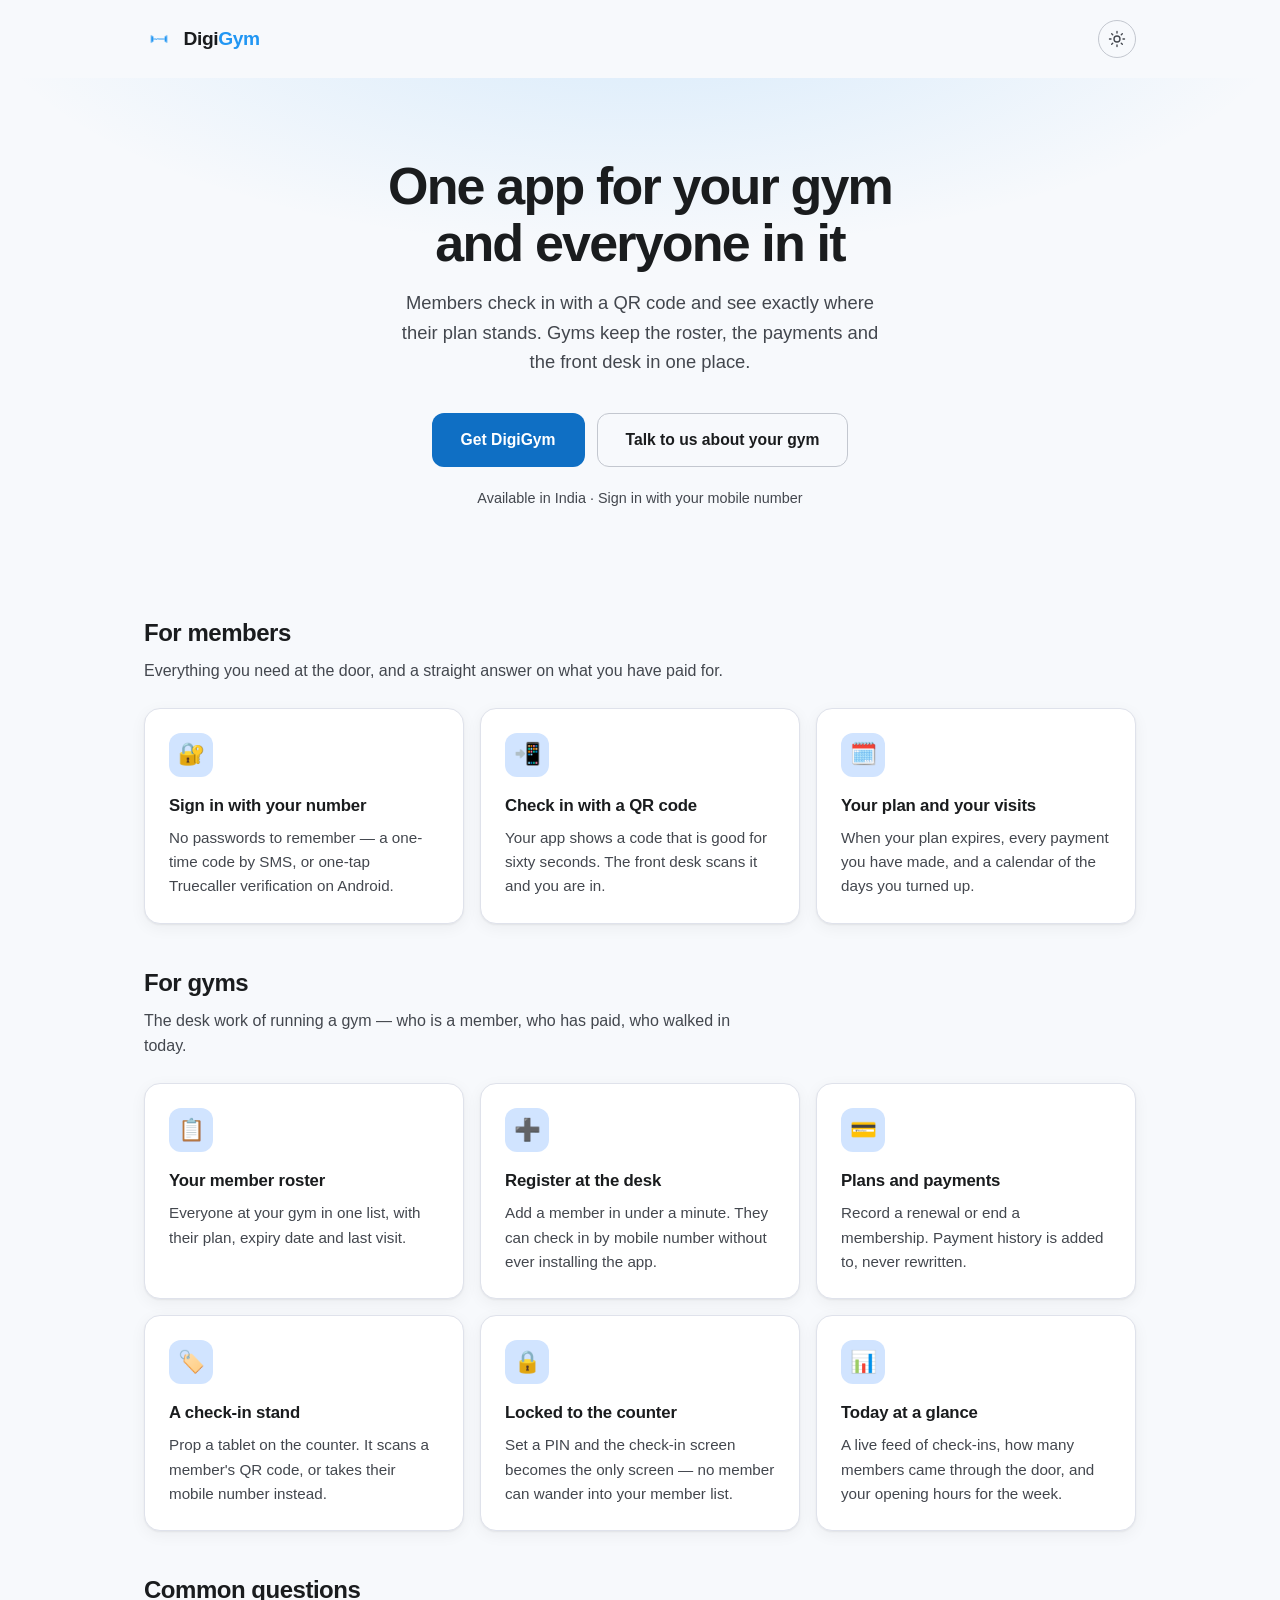
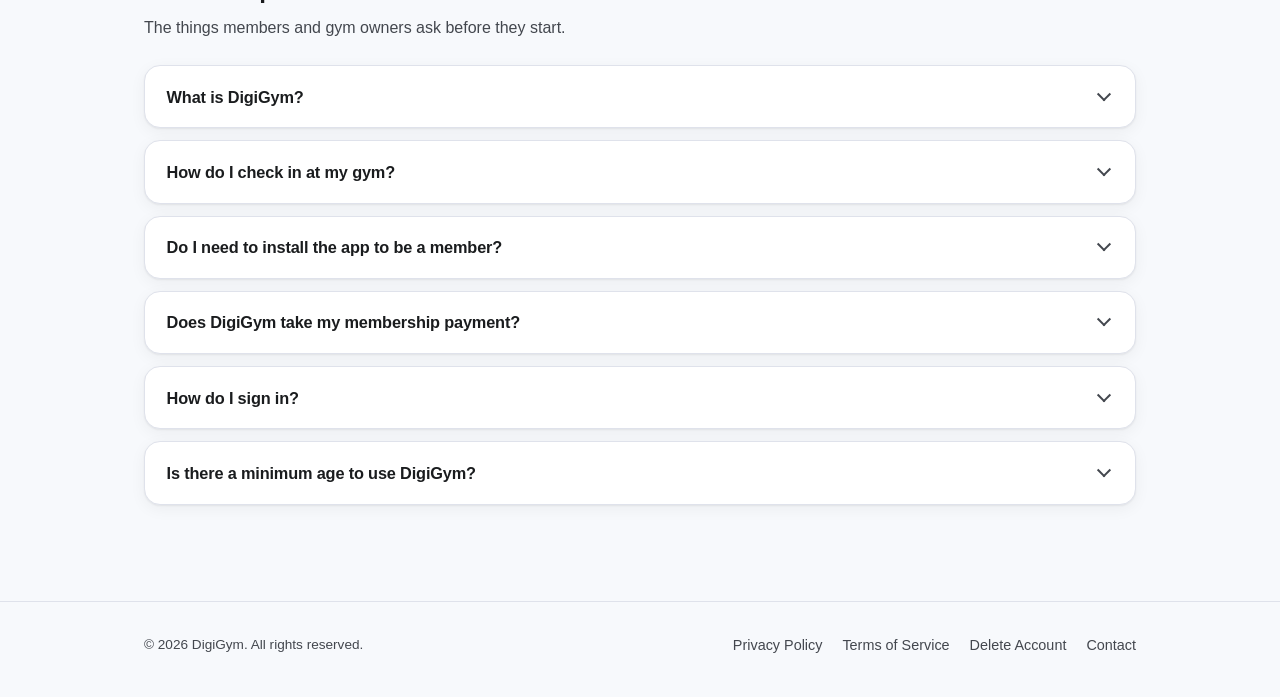
==== index.html @ 7c750fe5 "Add DigiGym static site for digigym.fit" ====
<!doctype html>
<html lang="en">
<head>
<meta charset="utf-8">
<meta name="viewport" content="width=device-width, initial-scale=1">
<title>DigiGym — Gym membership and check-in, on your phone</title>
<meta name="description" content="DigiGym gives members a QR check-in and their plan at a glance, and gives gyms their roster, payments and front desk in one app. Made for gyms in India.">
<link rel="canonical" href="https://digigym.fit/">
<meta name="robots" content="index, follow, max-image-preview:large, max-snippet:-1">
<meta name="theme-color" content="#2196f3" media="(prefers-color-scheme: light)">
<meta name="theme-color" content="#101418" media="(prefers-color-scheme: dark)">

<!-- Open Graph / Twitter. Absolute URLs are required here — a scraper does not
     resolve relative paths against the page it fetched. -->
<meta property="og:type" content="website">
<meta property="og:site_name" content="DigiGym">
<meta property="og:locale" content="en_IN">
<meta property="og:url" content="https://digigym.fit/">
<meta property="og:title" content="DigiGym — Gym membership and check-in, on your phone">
<meta property="og:description" content="Members check in with a QR code and see exactly where their plan stands. Gyms keep the roster, the payments and the front desk in one place.">
<meta property="og:image" content="https://digigym.fit/assets/images/og-image.png">
<meta property="og:image:width" content="1200">
<meta property="og:image:height" content="630">
<meta property="og:image:alt" content="DigiGym — gym membership and check-in, on your phone">
<meta name="twitter:card" content="summary_large_image">
<meta name="twitter:title" content="DigiGym — Gym membership and check-in, on your phone">
<meta name="twitter:description" content="Members check in with a QR code and see exactly where their plan stands. Gyms keep the roster, the payments and the front desk in one place.">
<meta name="twitter:image" content="https://digigym.fit/assets/images/og-image.png">
<meta name="twitter:image:alt" content="DigiGym — gym membership and check-in, on your phone">

<link rel="icon" href="/favicon.ico" sizes="16x16 32x32 48x48">
<link rel="icon" type="image/png" sizes="32x32" href="/assets/images/favicon-32.png">
<link rel="icon" type="image/png" sizes="192x192" href="/assets/images/favicon-192.png">
<link rel="apple-touch-icon" href="/assets/images/apple-touch-icon.png">
<link rel="manifest" href="/site.webmanifest">
<link rel="stylesheet" href="/assets/style.css">
<script>
/* Applies a saved theme choice before first paint, so a dark-mode visitor
   never sees a white flash. Anyone who has not chosen falls through to the
   stylesheet's prefers-color-scheme block. */
(function(){try{var t=localStorage.getItem('digigym-theme');if(t==='dark'||t==='light'){document.documentElement.setAttribute('data-theme',t);}}catch(e){}})();
</script>
<script src="/assets/theme.js" defer></script>
<script type="application/ld+json">
{
  "@context": "https://schema.org",
  "@graph": [
    {
      "@type": "Organization",
      "@id": "https://digigym.fit/#organization",
      "name": "DigiGym",
      "url": "https://digigym.fit/",
      "email": "digigym.fit@gmail.com",
      "logo": {
        "@type": "ImageObject",
        "url": "https://digigym.fit/assets/images/favicon-512.png",
        "width": 512,
        "height": 512
      },
      "areaServed": { "@type": "Country", "name": "India" }
    },
    {
      "@type": "WebSite",
      "@id": "https://digigym.fit/#website",
      "url": "https://digigym.fit/",
      "name": "DigiGym",
      "description": "Gym membership and check-in software for members and gyms.",
      "inLanguage": "en",
      "publisher": { "@id": "https://digigym.fit/#organization" }
    },
    {
      "@type": "WebPage",
      "@id": "https://digigym.fit/#webpage",
      "url": "https://digigym.fit/",
      "name": "DigiGym — Gym membership and check-in, on your phone",
      "isPartOf": { "@id": "https://digigym.fit/#website" },
      "about": { "@id": "https://digigym.fit/#app" },
      "primaryImageOfPage": "https://digigym.fit/assets/images/og-image.png"
    },
    {
      "@type": "MobileApplication",
      "@id": "https://digigym.fit/#app",
      "name": "DigiGym",
      "applicationCategory": "HealthAndFitnessApplication",
      "operatingSystem": "Android, iOS",
      "url": "https://digigym.fit/",
      "image": "https://digigym.fit/assets/images/favicon-512.png",
      "description": "Members check in with a QR code and see exactly where their plan stands. Gyms keep the member roster, plans, payments and the front desk in one place.",
      "publisher": { "@id": "https://digigym.fit/#organization" },
      "featureList": [
        "Sign in with a mobile number and one-time password",
        "Truecaller one-tap verification on Android",
        "QR check-in valid for sixty seconds",
        "Membership plan, expiry date and payment history",
        "Visit history and check-in calendar",
        "Gym member roster with plan and last visit",
        "Register members at the front desk",
        "PIN-locked check-in stand for a counter tablet",
        "Live feed of today's check-ins and weekly opening hours"
      ]
    },
    {
      "@type": "FAQPage",
      "@id": "https://digigym.fit/#faq",
      "isPartOf": { "@id": "https://digigym.fit/#webpage" },
      "mainEntity": [
        {
          "@type": "Question",
          "name": "What is DigiGym?",
          "acceptedAnswer": {
            "@type": "Answer",
            "text": "DigiGym is gym membership and check-in software. Members use it to see their plan and payment history, to check in at their gym with a QR code, and to review their own visit history. Gyms use it to keep their member roster, record plans and payments, set their opening hours, and admit members at the door."
          }
        },
        {
          "@type": "Question",
          "name": "How do I check in at my gym?",
          "acceptedAnswer": {
            "@type": "Answer",
            "text": "Open the app and show the check-in code on your screen. It is valid for sixty seconds and only at that one gym, and it is used up once the front desk scans it. If you would rather not use the app, the desk can check you in by your mobile number instead."
          }
        },
        {
          "@type": "Question",
          "name": "Do I need to install the app to be a member?",
          "acceptedAnswer": {
            "@type": "Answer",
            "text": "No. Your gym can register you at the desk in under a minute, and you can then check in by mobile number without ever installing DigiGym. If you do install it later with the same number, your existing membership and payment records are matched to your account."
          }
        },
        {
          "@type": "Question",
          "name": "Does DigiGym take my membership payment?",
          "acceptedAnswer": {
            "@type": "Answer",
            "text": "No. DigiGym does not process payments. You pay your gym the way you always have, and the gym records that payment against your plan so you can see it in the app. Your membership contract is with your gym, not with DigiGym."
          }
        },
        {
          "@type": "Question",
          "name": "How do I sign in?",
          "acceptedAnswer": {
            "@type": "Answer",
            "text": "With your mobile number and a one-time password sent by SMS — there is no password to remember. On Android you can instead verify in one tap with Truecaller if you prefer."
          }
        },
        {
          "@type": "Question",
          "name": "Is there a minimum age to use DigiGym?",
          "acceptedAnswer": {
            "@type": "Answer",
            "text": "Yes. You must be at least 18 years old to create a DigiGym account and use the app."
          }
        }
      ]
    }
  ]
}
</script>
</head>
<body>
<header class="site">
  <a class="brand" href="/">
    <img src="/assets/images/logo.png" alt="" width="30" height="30">
    Digi<span>Gym</span>
  </a>
  <button class="theme-toggle" type="button" aria-label="Switch theme">
    <svg class="icon-sun" viewBox="0 0 24 24" aria-hidden="true">
      <circle cx="12" cy="12" r="4"></circle>
      <path d="M12 2v2M12 20v2M4.9 4.9l1.4 1.4M17.7 17.7l1.4 1.4M2 12h2M20 12h2M4.9 19.1l1.4-1.4M17.7 6.3l1.4-1.4"></path>
    </svg>
    <svg class="icon-moon" viewBox="0 0 24 24" aria-hidden="true">
      <path d="M21 12.8A9 9 0 1 1 11.2 3a7 7 0 0 0 9.8 9.8z"></path>
    </svg>
  </button>
</header>

<main>
<section class="hero">
  <h1><span class="line">One app for your gym</span> <span class="line">and everyone in it</span></h1>
  <p class="tagline">Members check in with a QR code and see exactly where their plan stands. Gyms keep the roster, the payments and the front desk in one place.</p>
  <div class="cta-row">
    <!-- TODO: point at the Play Store listing once com.digigym.fit is published. -->
    <a class="btn btn-primary" href="#">Get DigiGym</a>
    <a class="btn btn-secondary" href="mailto:digigym.fit@gmail.com">Talk to us about your gym</a>
  </div>
  <p class="hero-note">Available in India · Sign in with your mobile number</p>
</section>

<section class="section" id="members">
  <h2 class="section-title">For members</h2>
  <p class="section-lead">Everything you need at the door, and a straight answer on what you have paid for.</p>
  <div class="features">
    <div class="feature">
      <div class="icon" aria-hidden="true">🔐</div>
      <h3>Sign in with your number</h3>
      <p>No passwords to remember — a one-time code by SMS, or one-tap Truecaller verification on Android.</p>
    </div>
    <div class="feature">
      <div class="icon" aria-hidden="true">📲</div>
      <h3>Check in with a QR code</h3>
      <p>Your app shows a code that is good for sixty seconds. The front desk scans it and you are in.</p>
    </div>
    <div class="feature">
      <div class="icon" aria-hidden="true">🗓️</div>
      <h3>Your plan and your visits</h3>
      <p>When your plan expires, every payment you have made, and a calendar of the days you turned up.</p>
    </div>
  </div>
</section>

<section class="section" id="gyms">
  <h2 class="section-title">For gyms</h2>
  <p class="section-lead">The desk work of running a gym — who is a member, who has paid, who walked in today.</p>
  <div class="features">
    <div class="feature">
      <div class="icon" aria-hidden="true">📋</div>
      <h3>Your member roster</h3>
      <p>Everyone at your gym in one list, with their plan, expiry date and last visit.</p>
    </div>
    <div class="feature">
      <div class="icon" aria-hidden="true">➕</div>
      <h3>Register at the desk</h3>
      <p>Add a member in under a minute. They can check in by mobile number without ever installing the app.</p>
    </div>
    <div class="feature">
      <div class="icon" aria-hidden="true">💳</div>
      <h3>Plans and payments</h3>
      <p>Record a renewal or end a membership. Payment history is added to, never rewritten.</p>
    </div>
    <div class="feature">
      <div class="icon" aria-hidden="true">🏷️</div>
      <h3>A check-in stand</h3>
      <p>Prop a tablet on the counter. It scans a member's QR code, or takes their mobile number instead.</p>
    </div>
    <div class="feature">
      <div class="icon" aria-hidden="true">🔒</div>
      <h3>Locked to the counter</h3>
      <p>Set a PIN and the check-in screen becomes the only screen — no member can wander into your member list.</p>
    </div>
    <div class="feature">
      <div class="icon" aria-hidden="true">📊</div>
      <h3>Today at a glance</h3>
      <p>A live feed of check-ins, how many members came through the door, and your opening hours for the week.</p>
    </div>
  </div>
</section>

<section class="section" id="faq">
  <h2 class="section-title">Common questions</h2>
  <p class="section-lead">The things members and gym owners ask before they start.</p>
  <div class="faq">
    <details class="faq-item">
      <summary>What is DigiGym?</summary>
      <p>DigiGym is gym membership and check-in software. Members use it to see their plan and payment history, to check in at their gym with a QR code, and to review their own visit history. Gyms use it to keep their member roster, record plans and payments, set their opening hours, and admit members at the door.</p>
    </details>
    <details class="faq-item">
      <summary>How do I check in at my gym?</summary>
      <p>Open the app and show the check-in code on your screen. It is valid for sixty seconds and only at that one gym, and it is used up once the front desk scans it. If you would rather not use the app, the desk can check you in by your mobile number instead.</p>
    </details>
    <details class="faq-item">
      <summary>Do I need to install the app to be a member?</summary>
      <p>No. Your gym can register you at the desk in under a minute, and you can then check in by mobile number without ever installing DigiGym. If you do install it later with the same number, your existing membership and payment records are matched to your account.</p>
    </details>
    <details class="faq-item">
      <summary>Does DigiGym take my membership payment?</summary>
      <p>No. DigiGym does not process payments. You pay your gym the way you always have, and the gym records that payment against your plan so you can see it in the app. Your membership contract is with your gym, not with DigiGym.</p>
    </details>
    <details class="faq-item">
      <summary>How do I sign in?</summary>
      <p>With your mobile number and a one-time password sent by SMS — there is no password to remember. On Android you can instead verify in one tap with Truecaller if you prefer.</p>
    </details>
    <details class="faq-item">
      <summary>Is there a minimum age to use DigiGym?</summary>
      <p>Yes. You must be at least 18 years old to create a DigiGym account and use the app.</p>
    </details>
  </div>
</section>
</main>

<footer class="site">
  <div class="wrap">
    <div class="copyright">&copy; 2026 DigiGym. All rights reserved.</div>
    <nav class="legal-links" aria-label="Legal">
      <a href="/privacy-policy.html">Privacy Policy</a>
      <a href="/terms-of-service.html">Terms of Service</a>
      <a href="/delete-account.html">Delete Account</a>
      <a href="mailto:digigym.fit@gmail.com">Contact</a>
    </nav>
  </div>
</footer>
</body>
</html>
---- assets/style.css ----
/*
 * digigym.fit
 *
 * The palette below is the same one the app ships (digigym-app/theme/palette.ts):
 * a Material Design 3 tonal system seeded from the DigiGym brand blue. Keeping
 * the two in step is the whole point — a client who opens the site and then the
 * app should not be able to tell they were designed at different times.
 *
 * `--brand` is #2196F3, the identity colour. `--primary` is a few tones darker
 * because white text on #2196F3 is 3.1:1, under WCAG AA for anything but large
 * text; buttons and links use --primary, brand fields use --brand.
 */

:root {
  color-scheme: light;

  --brand: #2196f3;
  --primary: #0f6fc4;
  --primary-container: #d1e4ff;
  --on-primary-container: #001d36;

  --bg: #f7f9fc;
  --surface: #ffffff;
  --fg: #1a1c1e;
  --muted: #43474e;
  --border: #c3c7cf;
  --border-soft: #dfe2eb;

  --success: #186d32;
  --shadow: 0 1px 2px rgba(16, 20, 24, 0.06), 0 4px 16px rgba(16, 20, 24, 0.05);

  --radius-sm: 8px;
  --radius-md: 12px;
  --radius-lg: 16px;
  --radius-pill: 999px;

  --max-width: 1040px;
  --max-width-text: 720px;
}

/* Default for anyone who has not chosen: follow the OS. A manual choice writes
   data-theme on <html>, and the rules below it win in both directions. */
@media (prefers-color-scheme: dark) {
  :root:not([data-theme='light']) {
    color-scheme: dark;

    --brand: #4fb2ff;
    --primary: #9ecaff;
    --primary-container: #00497d;
    --on-primary-container: #d1e4ff;

    --bg: #101418;
    --surface: #171c22;
    --fg: #e2e2e6;
    --muted: #c3c7cf;
    --border: #3a3f46;
    --border-soft: #2c3137;

    --success: #87d991;
    --shadow: 0 1px 2px rgba(0, 0, 0, 0.4), 0 4px 16px rgba(0, 0, 0, 0.3);
  }
}

:root[data-theme='dark'] {
  color-scheme: dark;

  --brand: #4fb2ff;
  --primary: #9ecaff;
  --primary-container: #00497d;
  --on-primary-container: #d1e4ff;

  --bg: #101418;
  --surface: #171c22;
  --fg: #e2e2e6;
  --muted: #c3c7cf;
  --border: #3a3f46;
  --border-soft: #2c3137;

  --success: #87d991;
  --shadow: 0 1px 2px rgba(0, 0, 0, 0.4), 0 4px 16px rgba(0, 0, 0, 0.3);
}

* { box-sizing: border-box; }

html { -webkit-text-size-adjust: 100%; }

body {
  margin: 0;
  background: var(--bg);
  color: var(--fg);
  font-family: -apple-system, BlinkMacSystemFont, "Segoe UI", Roboto, Helvetica, Arial, sans-serif;
  line-height: 1.6;
  -webkit-font-smoothing: antialiased;
}

a { color: var(--primary); }

.wrap {
  max-width: var(--max-width);
  margin: 0 auto;
  padding: 0 1.5rem;
}

.wrap-text {
  max-width: var(--max-width-text);
  margin: 0 auto;
  padding: 2.5rem 1.5rem 4rem;
}

/* Header */
header.site {
  display: flex;
  align-items: center;
  justify-content: space-between;
  gap: 1rem;
  max-width: var(--max-width);
  margin: 0 auto;
  padding: 1.25rem 1.5rem;
}

header.site a.brand {
  display: flex;
  align-items: center;
  /* No gap: "Digi" and "<span>Gym</span>" are two flex items, so any gap here
     splits the wordmark down the middle. The mark is spaced by its own margin. */
  gap: 0;
  font-weight: 700;
  font-size: 1.2rem;
  color: var(--fg);
  text-decoration: none;
  letter-spacing: -0.02em;
}

header.site a.brand img {
  width: 30px;
  height: 30px;
  margin-right: 0.6rem;
}

header.site a.brand span { color: var(--brand); }

/* Theme toggle */
.theme-toggle {
  display: inline-flex;
  align-items: center;
  justify-content: center;
  width: 38px;
  height: 38px;
  padding: 0;
  border: 1px solid var(--border);
  border-radius: var(--radius-pill);
  background: transparent;
  color: var(--muted);
  cursor: pointer;
  transition: color 0.15s ease, border-color 0.15s ease, background 0.15s ease;
}

.theme-toggle:hover {
  color: var(--primary);
  border-color: var(--primary);
}

.theme-toggle:focus-visible {
  outline: 2px solid var(--primary);
  outline-offset: 2px;
}

.theme-toggle svg {
  width: 18px;
  height: 18px;
  fill: none;
  stroke: currentColor;
  stroke-width: 1.8;
  stroke-linecap: round;
  stroke-linejoin: round;
}

/* Only one of the two icons is ever shown, picked to match the active theme. */
.theme-toggle .icon-moon { display: none; }

@media (prefers-color-scheme: dark) {
  :root:not([data-theme='light']) .theme-toggle .icon-sun { display: none; }
  :root:not([data-theme='light']) .theme-toggle .icon-moon { display: block; }
}

:root[data-theme='dark'] .theme-toggle .icon-sun { display: none; }
:root[data-theme='dark'] .theme-toggle .icon-moon { display: block; }
:root[data-theme='light'] .theme-toggle .icon-sun { display: block; }
:root[data-theme='light'] .theme-toggle .icon-moon { display: none; }

/* Hero */
.hero {
  text-align: center;
  padding: 5rem 1.5rem 4rem;
  background:
    radial-gradient(
      60rem 24rem at 50% -6rem,
      color-mix(in srgb, var(--brand) 16%, transparent),
      transparent 70%
    );
}

.hero h1 {
  font-size: clamp(2.25rem, 6vw, 3.25rem);
  line-height: 1.1;
  letter-spacing: -0.035em;
  margin: 0 0 1rem;
}

/* The headline's two halves. Blocks here rather than a <br>, because the break
   has to come out again on a narrow screen — and a hidden <br> would weld the
   two halves into one word, where the whitespace between two inline spans
   survives. */
.hero h1 .line { display: block; }

.hero p.tagline {
  color: var(--muted);
  font-size: 1.15rem;
  max-width: 30rem;
  margin: 0 auto;
}

.cta-row {
  display: flex;
  gap: 0.75rem;
  justify-content: center;
  flex-wrap: wrap;
  margin-top: 2.25rem;
}

.hero p.hero-note {
  color: var(--muted);
  font-size: 0.9rem;
  margin: 1.25rem 0 0;
}

.btn {
  display: inline-flex;
  align-items: center;
  justify-content: center;
  border-radius: var(--radius-md);
  padding: 0.85rem 1.75rem;
  text-decoration: none;
  font-weight: 600;
  font-size: 0.98rem;
  border: 1px solid transparent;
  transition: opacity 0.15s ease, border-color 0.15s ease, color 0.15s ease;
}

.btn-primary {
  background: var(--primary);
  /* --primary is dark in light mode and light in dark mode, so the label has to
     flip with it rather than being pinned to white. */
  color: var(--bg);
}

:root[data-theme='light'] .btn-primary { color: #ffffff; }

@media (prefers-color-scheme: light) {
  :root:not([data-theme='dark']) .btn-primary { color: #ffffff; }
}

.btn-secondary {
  background: transparent;
  color: var(--fg);
  border-color: var(--border);
}

.btn-primary:hover { opacity: 0.9; }
.btn-secondary:hover { border-color: var(--primary); color: var(--primary); }

/* Audience sections — "For members", "For gyms" */
.section {
  max-width: var(--max-width);
  margin: 0 auto;
  padding: 2.5rem 1.5rem 0;
}

.section:last-of-type { padding-bottom: 4rem; }

.section-title {
  font-size: 1.5rem;
  letter-spacing: -0.02em;
  margin: 0 0 0.35rem;
}

.section-lead {
  color: var(--muted);
  max-width: 38rem;
  margin: 0 0 1.5rem;
}

/* Feature grid */
.features {
  display: grid;
  grid-template-columns: repeat(3, 1fr);
  gap: 1rem;
  padding: 1rem 1.5rem 5rem;
  max-width: var(--max-width);
  margin: 0 auto;
}

/* Inside a section the wrapper already supplies the width and gutters, so the
   grid must not add a second set of its own. */
.section .features {
  max-width: none;
  margin: 0;
  padding: 0;
}

@media (max-width: 760px) {
  .features { grid-template-columns: 1fr; }
  .hero { padding-top: 3.5rem; }
  .section { padding-top: 2rem; }
  /* The headline's break is placed for a wide line. At this width the text
     wraps on its own, and honouring both leaves a one-word orphan line. */
  .hero h1 .line { display: inline; }
}

.feature {
  background: var(--surface);
  border: 1px solid var(--border-soft);
  border-radius: var(--radius-lg);
  padding: 1.5rem;
  box-shadow: var(--shadow);
}

.feature .icon {
  width: 44px;
  height: 44px;
  border-radius: var(--radius-md);
  background: var(--primary-container);
  display: flex;
  align-items: center;
  justify-content: center;
  font-size: 1.35rem;
  margin-bottom: 1rem;
}

.feature h3 {
  margin: 0 0 0.4rem;
  font-size: 1.05rem;
  letter-spacing: -0.01em;
}

.feature p {
  margin: 0;
  color: var(--muted);
  font-size: 0.95rem;
}

/* FAQ — <details> so the answers are in the markup for a crawler to read,
   collapsed only for the reader. */
.faq {
  display: grid;
  gap: 0.75rem;
}

.faq-item {
  background: var(--surface);
  border: 1px solid var(--border-soft);
  border-radius: var(--radius-lg);
  box-shadow: var(--shadow);
}

.faq-item summary {
  display: flex;
  align-items: center;
  justify-content: space-between;
  gap: 1rem;
  padding: 1.1rem 1.35rem;
  font-weight: 600;
  font-size: 1.02rem;
  letter-spacing: -0.01em;
  cursor: pointer;
  list-style: none;
}

/* Safari draws its own disclosure triangle through a pseudo-element that
   `list-style: none` alone does not reach. */
.faq-item summary::-webkit-details-marker { display: none; }

.faq-item summary:focus-visible {
  outline: 2px solid var(--primary);
  outline-offset: -2px;
  border-radius: var(--radius-lg);
}

/* A chevron drawn in CSS, rotated when the item opens — one less request than
   an icon file, on a page that otherwise loads none. */
.faq-item summary::after {
  content: '';
  flex: none;
  width: 0.5rem;
  height: 0.5rem;
  margin-right: 0.25rem;
  border-right: 2px solid var(--muted);
  border-bottom: 2px solid var(--muted);
  transform: rotate(45deg) translate(-0.12rem, -0.12rem);
  transition: transform 0.15s ease;
}

.faq-item[open] summary::after {
  transform: rotate(-135deg) translate(-0.12rem, -0.12rem);
}

.faq-item p {
  margin: 0;
  padding: 0 1.35rem 1.25rem;
  color: var(--muted);
  font-size: 0.95rem;
}

@media (prefers-reduced-motion: reduce) {
  .faq-item summary::after { transition: none; }
}

/* Legal / text pages */
h1 {
  font-size: 2rem;
  letter-spacing: -0.025em;
  margin-bottom: 0.25rem;
}

h2 {
  font-size: 1.25rem;
  margin-top: 2.25rem;
  letter-spacing: -0.015em;
}

.updated {
  color: var(--muted);
  font-size: 0.9rem;
  margin-bottom: 2rem;
}

p, li { color: var(--fg); }
ul { padding-left: 1.25rem; }

code {
  background: var(--surface);
  border: 1px solid var(--border-soft);
  border-radius: var(--radius-sm);
  padding: 0.1rem 0.4rem;
  font-size: 0.9em;
}

/* Footer */
footer.site {
  border-top: 1px solid var(--border-soft);
  margin-top: 2rem;
}

footer.site .wrap {
  display: flex;
  align-items: center;
  justify-content: space-between;
  flex-wrap: wrap;
  gap: 1rem;
  padding-top: 2rem;
  padding-bottom: 2.5rem;
}

footer.site .legal-links {
  display: flex;
  gap: 1.25rem;
  flex-wrap: wrap;
}

footer.site a {
  color: var(--muted);
  text-decoration: none;
  font-size: 0.9rem;
}

footer.site a:hover { color: var(--primary); }

footer.site .copyright {
  color: var(--muted);
  font-size: 0.85rem;
}
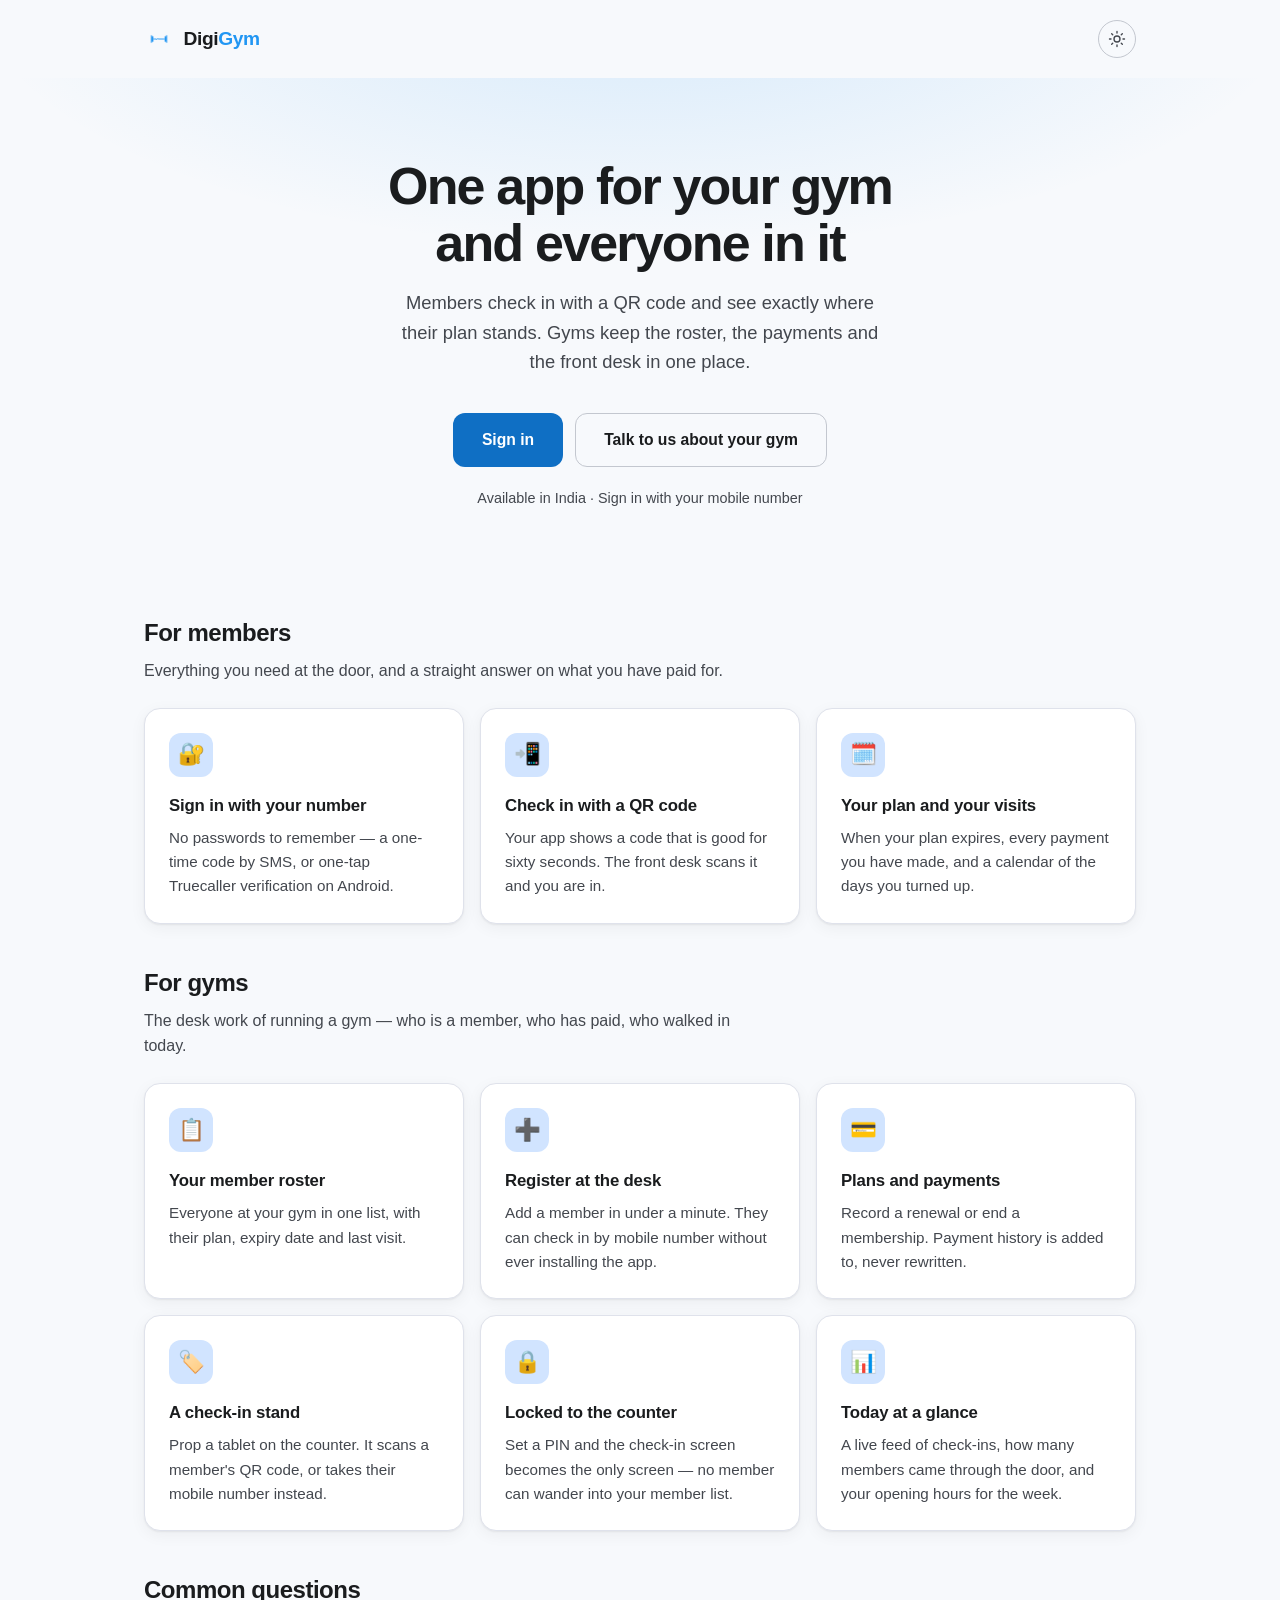
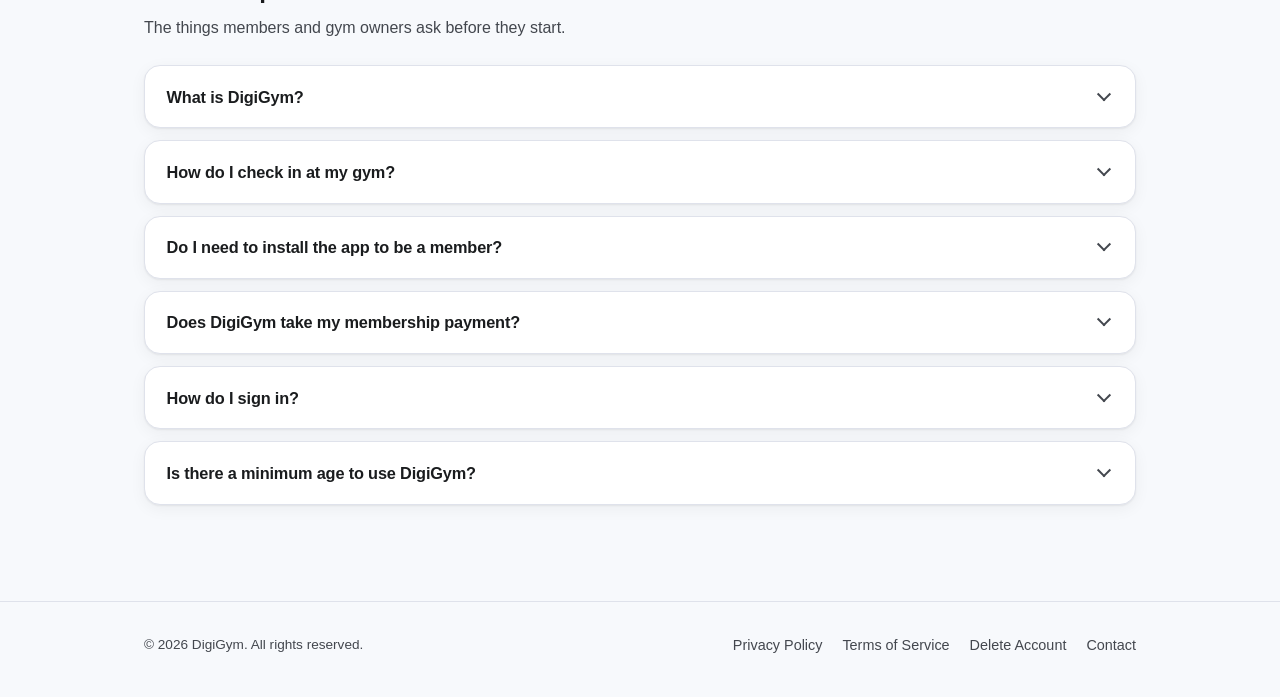
==== commit 5fc5750d: "Update CTA" ====
--- a/index.html
+++ b/index.html
@@ -1,5 +1,5 @@
 <!doctype html>
-<html lang="en">
+<html lang="en-IN">
 <head>
 <meta charset="utf-8">
 <meta name="viewport" content="width=device-width, initial-scale=1">
@@ -57,7 +57,16 @@
         "width": 512,
         "height": 512
       },
-      "areaServed": { "@type": "Country", "name": "India" }
+      "image": "https://digigym.fit/assets/images/og-image.png",
+      "description": "DigiGym makes gym membership and check-in software for gyms and their members in India.",
+      "areaServed": { "@type": "Country", "name": "India" },
+      "contactPoint": {
+        "@type": "ContactPoint",
+        "contactType": "customer support",
+        "email": "digigym.fit@gmail.com",
+        "areaServed": "IN",
+        "availableLanguage": "en"
+      }
     },
     {
       "@type": "WebSite",
@@ -65,7 +74,7 @@
       "url": "https://digigym.fit/",
       "name": "DigiGym",
       "description": "Gym membership and check-in software for members and gyms.",
-      "inLanguage": "en",
+      "inLanguage": "en-IN",
       "publisher": { "@id": "https://digigym.fit/#organization" }
     },
     {
@@ -73,9 +82,17 @@
       "@id": "https://digigym.fit/#webpage",
       "url": "https://digigym.fit/",
       "name": "DigiGym — Gym membership and check-in, on your phone",
+      "description": "DigiGym gives members a QR check-in and their plan at a glance, and gives gyms their roster, payments and front desk in one app. Made for gyms in India.",
       "isPartOf": { "@id": "https://digigym.fit/#website" },
       "about": { "@id": "https://digigym.fit/#app" },
-      "primaryImageOfPage": "https://digigym.fit/assets/images/og-image.png"
+      "inLanguage": "en-IN",
+      "dateModified": "2026-08-18",
+      "primaryImageOfPage": {
+        "@type": "ImageObject",
+        "url": "https://digigym.fit/assets/images/og-image.png",
+        "width": 1200,
+        "height": 630
+      }
     },
     {
       "@type": "MobileApplication",
@@ -87,6 +104,8 @@
       "image": "https://digigym.fit/assets/images/favicon-512.png",
       "description": "Members check in with a QR code and see exactly where their plan stands. Gyms keep the member roster, plans, payments and the front desk in one place.",
       "publisher": { "@id": "https://digigym.fit/#organization" },
+      "inLanguage": "en-IN",
+      "countriesSupported": "IN",
       "featureList": [
         "Sign in with a mobile number and one-time password",
         "Truecaller one-tap verification on Android",
@@ -180,8 +199,10 @@
   <h1><span class="line">One app for your gym</span> <span class="line">and everyone in it</span></h1>
   <p class="tagline">Members check in with a QR code and see exactly where their plan stands. Gyms keep the roster, the payments and the front desk in one place.</p>
   <div class="cta-row">
-    <!-- TODO: point at the Play Store listing once com.digigym.fit is published. -->
-    <a class="btn btn-primary" href="#">Get DigiGym</a>
+    <!-- The web app. Signing in creates the account on first OTP, so this is
+         the way in for a new member as well as a returning one.
+         TODO: add a Play Store button alongside once com.digigym.fit ships. -->
+    <a class="btn btn-primary" href="https://dashboard.digigym.fit">Sign in</a>
     <a class="btn btn-secondary" href="mailto:digigym.fit@gmail.com">Talk to us about your gym</a>
   </div>
   <p class="hero-note">Available in India · Sign in with your mobile number</p>
